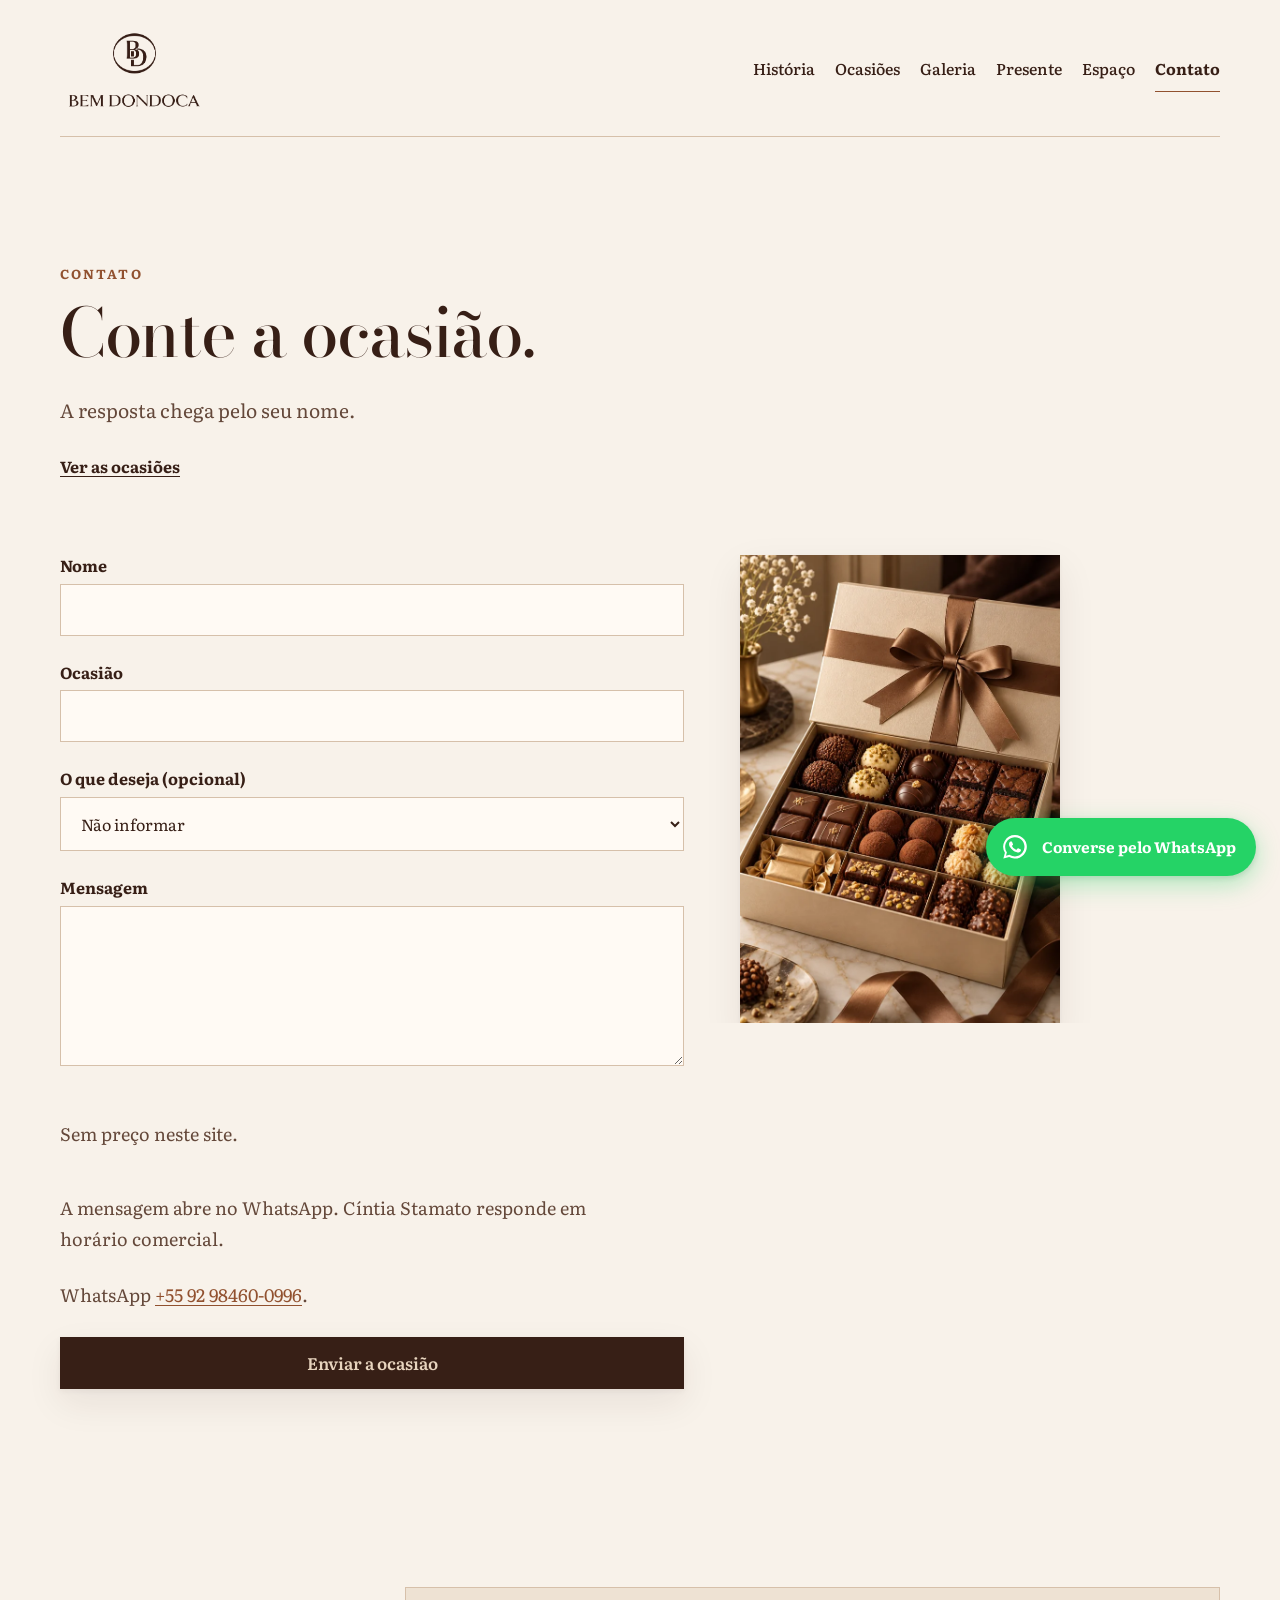
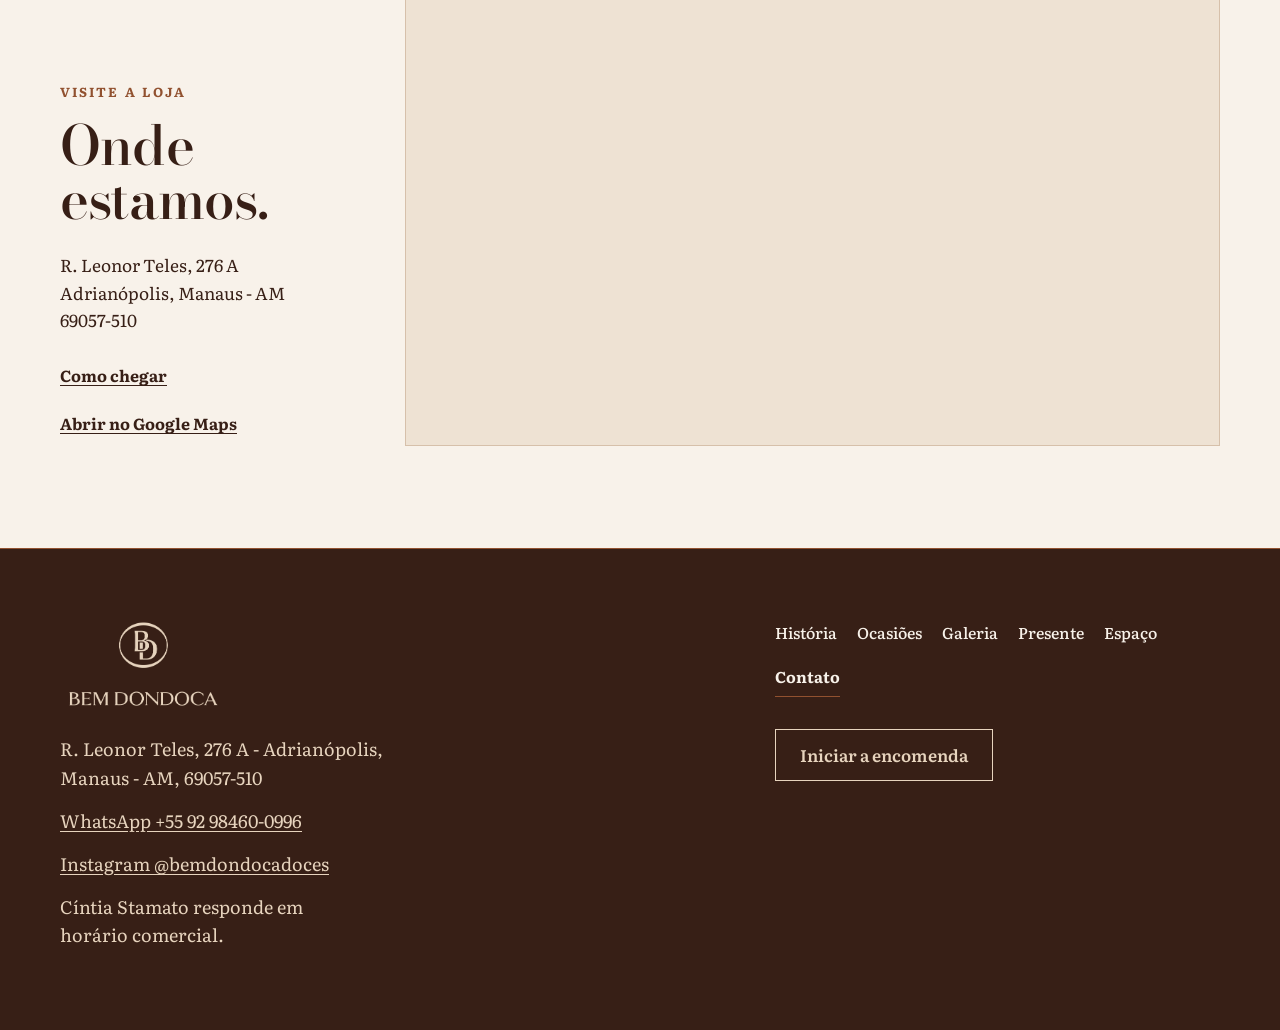
==== contato/index.html @ 9afb6cda "feat: site da Bem Dondoca Home com hero em HTML, ocasiões, vitrines de bolos e doces, galeria, conta" ====
<!DOCTYPE html>
<html lang="pt-BR">
<head>
  <meta charset="utf-8">
  <meta name="viewport" content="width=device-width, initial-scale=1">
  <title>Contato — Bem Dondoca</title>
  <meta name="description" content="Conte a ocasião. A mensagem abre no WhatsApp. Cíntia Stamato responde em horário comercial.">
  <link rel="preload" href="/assets/fonts/BodoniModa-Variable.woff2" as="font" type="font/woff2" crossorigin>
  <link rel="preload" href="/assets/fonts/Literata-latin-variable.woff2" as="font" type="font/woff2" crossorigin>
  <link rel="stylesheet" href="/assets/css/site.css">
  
</head>
<body>
  <a class="skip" href="#conteudo">Ir para o conteúdo</a>
  <header class="site-header wrap">
    <a class="logo" href="/">
      <img src="/assets/brand/logo-claro.png" alt="Bem Dondoca" width="126" height="72">
    </a>
    <button class="menu-toggle" type="button" aria-expanded="false" aria-controls="primary-navigation" aria-label="Abrir menu">
      <span></span><span></span><span></span>
    </button>
    <nav class="nav primary-nav" id="primary-navigation" aria-label="Navegação principal"><a href="/historia/">História</a><a href="/ocasioes/">Ocasiões</a><a href="/galeria/">Galeria</a><a href="/presente/">Presente</a><a href="/espaco/">Espaço</a><a href="/contato/" aria-current="page">Contato</a></nav>
  </header>
  <main id="conteudo">
    <header class="page-head wrap">
      <p class="kicker">Contato</p>
      <h1 class="page-title">Conte a ocasião.</h1>
      <p class="lede">A resposta chega pelo seu nome.</p>
      <p><a class="text-link" href="/ocasioes/">Ver as ocasiões</a></p>
    </header>
    <div class="contact-layout wrap">
    <aside class="contact-image">
      <img src="/assets/images/presente-caixa-premium.webp" alt="Caixa de presente sofisticada com doces artesanais" width="1024" height="1536">
      <p>Conte o momento. Nós cuidamos do gesto.</p>
    </aside>
    <form class="form" id="encomenda" data-encomenda action="#encomenda">
      <div>
        <label for="nome">Nome</label>
        <input id="nome" name="nome" type="text" autocomplete="name" aria-required="true" aria-invalid="false" aria-describedby="erro-nome">
        <p class="error" id="erro-nome" data-error="nome" role="alert" hidden>Falta o nome. A resposta precisa chegar à pessoa certa. Escreva nome e sobrenome.</p>
      </div>
      <div>
        <label for="ocasiao">Ocasião</label>
        <input id="ocasiao" name="ocasiao" type="text" autocomplete="off" aria-required="true" aria-invalid="false" aria-describedby="erro-ocasiao">
        <p class="error" id="erro-ocasiao" data-error="ocasiao" role="alert" hidden>Falta a ocasião. Ela é o assunto da encomenda. Escreva, por exemplo, aniversário ou casamento.</p>
      </div>
      <div>
        <label for="desejo">O que deseja (opcional)</label>
        <select id="desejo" name="desejo">
          <option value="">Não informar</option>
          <option>Bolo</option>
          <option>Doce</option>
          <option>Brownie</option>
          <option>Bem-casado</option>
          <option>Cupcake</option>
          <option>Presente</option>
        </select>
      </div>
      <div>
        <label for="mensagem">Mensagem</label>
        <textarea id="mensagem" name="mensagem" aria-required="true" aria-invalid="false" aria-describedby="erro-mensagem"></textarea>
        <p class="error" id="erro-mensagem" data-error="mensagem" role="alert" hidden>Falta a mensagem. Uma linha já serve.</p>
      </div>
      <p class="plain">Sem preço neste site.</p>
      <p class="note">A mensagem abre no WhatsApp. Cíntia Stamato responde em horário comercial.</p>
      <p class="note">WhatsApp <a href="https://wa.me/5592984600996" target="_blank" rel="noopener noreferrer">+55 92 98460-0996</a>.</p>
      <noscript>
        <p class="note">Sem o recurso do navegador, a mensagem não é montada aqui. O número continua o mesmo: +55 92 98460-0996.</p>
      </noscript>
      <button class="button" type="submit">Enviar a ocasião</button>
      <p class="fallback" data-fallback role="status" hidden>Se o WhatsApp não abriu, a mensagem está neste número: <a href="https://wa.me/5592984600996">+55 92 98460-0996</a>.</p>
    </form>
    </div>

    <section class="mapa wrap" aria-labelledby="mapa-titulo">
      <div class="mapa-info">
        <p class="kicker">Visite a loja</p>
        <h2 id="mapa-titulo">Onde estamos.</h2>
        <address class="mapa-endereco">R. Leonor Teles, 276 A<br>Adrianópolis, Manaus - AM<br>69057-510</address>
        <p class="mapa-links">
          <a class="text-link" href="https://www.google.com/maps/dir/?api=1&amp;destination=R.+Leonor+Teles%2C+276+A+-+Adrian%C3%B3polis%2C+Manaus+-+AM%2C+69057-510" target="_blank" rel="noopener noreferrer">Como chegar</a>
          <a class="text-link" href="https://www.google.com/maps/search/?api=1&amp;query=R.+Leonor+Teles%2C+276+A+-+Adrian%C3%B3polis%2C+Manaus+-+AM%2C+69057-510" target="_blank" rel="noopener noreferrer">Abrir no Google Maps</a>
        </p>
      </div>
      <div class="mapa-frame">
        <iframe src="https://www.google.com/maps?q=R.+Leonor+Teles%2C+276+A+-+Adrian%C3%B3polis%2C+Manaus+-+AM%2C+69057-510&amp;z=16&amp;output=embed" title="Mapa com a localização da Bem Dondoca na R. Leonor Teles, 276 A, Adrianópolis, Manaus" width="1160" height="480" loading="lazy" referrerpolicy="no-referrer-when-downgrade" allowfullscreen></iframe>
      </div>
    </section>
  </main>
  <footer class="site-footer">
    <div class="wrap footer-grid">
      <div>
        <a class="logo footer-logo" href="/">
          <img src="/assets/brand/logo-escuro.png" alt="Bem Dondoca" width="154" height="88">
        </a>
        <p class="footer-meta">R. Leonor Teles, 276 A - Adrianópolis, Manaus - AM, 69057-510</p>
        <p class="footer-meta"><a href="https://wa.me/5592984600996" target="_blank" rel="noopener noreferrer">WhatsApp +55 92 98460-0996</a></p>
        <p class="footer-meta"><a href="https://www.instagram.com/bemdondocadoces/" target="_blank" rel="noopener noreferrer">Instagram @bemdondocadoces</a></p>
        <p class="footer-meta">Cíntia Stamato responde em horário comercial.</p>
      </div>
      <div>
        <nav class="nav" aria-label="Seções no rodapé"><a href="/historia/">História</a><a href="/ocasioes/">Ocasiões</a><a href="/galeria/">Galeria</a><a href="/presente/">Presente</a><a href="/espaco/">Espaço</a><a href="/contato/" aria-current="page">Contato</a></nav>
        <p class="actions"><a class="button" href="/contato/">Iniciar a encomenda</a></p>
      </div>
    </div>
  </footer>
  <script src="/assets/js/site.js"></script>
</body>
</html>
---- assets/css/site.css ----
@font-face {
  font-family: "Bodoni Moda Display";
  src: url("/assets/fonts/BodoniModa-Variable.woff2") format("woff2");
  font-weight: 400 900;
  font-style: normal;
  font-display: swap;
}

@font-face {
  font-family: "Literata";
  src: url("/assets/fonts/Literata-latin-variable.woff2") format("woff2");
  font-weight: 400 900;
  font-style: normal;
  font-display: swap;
  unicode-range: U+0000-00FF, U+0131, U+0152-0153, U+02BB-02BC, U+02C6, U+02DA, U+02DC, U+0304, U+0308, U+0329, U+2000-206F, U+20AC, U+2122, U+2191, U+2193, U+2212, U+2215, U+FEFF, U+FFFD;
}

@font-face {
  font-family: "Literata";
  src: url("/assets/fonts/Literata-latin-ext-variable.woff2") format("woff2");
  font-weight: 400 900;
  font-style: normal;
  font-display: swap;
  unicode-range: U+0100-02BA, U+02BD-02C5, U+02C7-02CC, U+02CE-02D7, U+02DD-02FF, U+0304, U+0308, U+0329, U+1D00-1DBF, U+1E00-1E9F, U+1EF2-1EFF, U+2020, U+20A0-20AB, U+20AD-20C0, U+2113, U+2C60-2C7F, U+A720-A7FF;
}

:root {
  --paper: #f8f2ea;
  --paper-deep: #eee2d3;
  --ink: #371f16;
  --ink-soft: #64483a;
  --line: #d6c0aa;
  --champagne: #e7d4be;
  --accent: #91512f;
  --white: #fffaf4;
  --display-font: "Bodoni Moda Display", Georgia, "Times New Roman", serif;
  --display-weight: 460;
  --display-axes: "opsz" 36;
  --display-weight-md: 540;
  --display-axes-md: "opsz" 24;
  --body-font: "Literata", Georgia, "Times New Roman", serif;
  --ease: cubic-bezier(0.16, 1, 0.3, 1);
  --shadow: 0 14px 36px rgb(55 31 22 / 0.08), 0 2px 6px rgb(55 31 22 / 0.05);
  --display: clamp(3.45rem, 1.25rem + 7vw, 10.8rem);
  --section: clamp(2.35rem, 1.45rem + 2.7vw, 4.6rem);
  --body: clamp(1.0625rem, 1rem + 0.25vw, 1.125rem);
}

*, *::before, *::after { box-sizing: border-box; }
html { scroll-behavior: auto; background: var(--paper); }
body { margin: 0; background: var(--paper); color: var(--ink); font-family: var(--body-font); font-size: var(--body); font-weight: 400; font-kerning: normal; line-height: 1.7; font-optical-sizing: auto; text-rendering: optimizeLegibility; }
::selection { background: var(--ink); color: var(--champagne); }
img { max-width: 100%; height: auto; display: block; }
p, h1, h2, blockquote { text-wrap: pretty; }
h1, h2 { text-wrap: balance; }
a { color: var(--accent); text-underline-offset: .18em; }
a:visited { color: var(--accent); }
a:hover { color: var(--ink); }
a[href^="https://wa.me/"] { white-space: nowrap; }
:focus-visible { outline: 2px solid var(--accent); outline-offset: 4px; }

.skip { position: absolute; left: 16px; top: 8px; transform: translateY(-140%); z-index: 10; padding: 10px 16px; background: var(--ink); color: var(--champagne); }
.skip:focus { transform: none; }
.wrap { width: min(1160px, calc(100% - 40px)); margin-inline: auto; }

.site-header { display: flex; align-items: center; justify-content: space-between; gap: 24px 48px; padding: 24px 0 20px; border-bottom: 1px solid var(--line); }
.logo { display: block; padding: 8px; line-height: 0; text-decoration: none; }
.logo img { width: auto; height: 76px; }
.menu-toggle { display: none; }
.nav { display: flex; flex-wrap: wrap; justify-content: flex-end; gap: 4px 20px; }
.nav a, .nav a:visited { display: inline-flex; align-items: center; min-height: 44px; padding: 6px 0; color: var(--ink); font-size: .98rem; font-weight: 500; line-height: 1.3; text-decoration: none; border-bottom: 1px solid transparent; }
.nav a:hover, .nav a[aria-current="page"] { border-bottom-color: var(--accent); font-weight: 700; }

.display { max-width: 10ch; margin: 0; font-family: var(--display-font); font-size: var(--display); font-weight: 400; line-height: .98; letter-spacing: -.045em; }
.display .line { display: block; }
.name-tag { display: inline-block; margin-left: -.14em; padding: .02em .14em .1em; background: var(--champagne); color: var(--ink); box-shadow: inset 0 -.06em 0 rgb(55 31 22 / .08); }
.visually-hidden { position: absolute; width: 1px; height: 1px; padding: 0; margin: -1px; overflow: hidden; clip: rect(0, 0, 0, 0); white-space: nowrap; border: 0; }
/* Hero da home: cena fotográfica ao fundo, texto real por cima (proporção da arte original 1508x1043) */
.hero-scene { --scene-edge: #f2e3d1; --scene-top: #f6e8da; --scene-mid: #f0dfcd; --scene-low: #ead7c3; position: relative; container-type: inline-size; width: min(1160px, calc(100% - 40px)); min-height: calc(min(100vw - 40px, 1160px) * 1043 / 1508); margin-inline: auto; overflow: hidden; background: var(--scene-edge); isolation: isolate; }
.hero-scene-media img { position: absolute; inset: 0; z-index: -1; width: 100%; height: 100%; object-fit: cover; object-position: right center; }
.hero-scene-copy { width: 43cqi; margin-left: 8.6cqi; padding: 12.6cqi 0 6cqi; }
.hero-scene-title { margin: .6cqi 0 0; color: var(--ink); font-family: var(--display-font); font-size: 6.54cqi; font-weight: 520; font-optical-sizing: none; font-variation-settings: "opsz" 28; line-height: .95; letter-spacing: -.03em; text-wrap: nowrap; }
.hero-scene-title .line { display: block; }
.hero-scene-title .name { margin-top: .1em; }
.hero-scene .name-tag { margin-left: -.13em; padding: .03em .1em .1em .13em; background: rgb(231 212 190 / .78); box-shadow: none; }
.hero-scene-lede { max-width: 33cqi; margin: 2.3cqi 0 0; color: var(--ink-soft); font-size: max(1rem, 1.27cqi); line-height: 1.62; }
.hero-scene-lede p { margin: 0; }
.hero-scene-tagline { color: var(--ink); font-family: var(--display-font); font-size: max(1.4rem, 2.05cqi); font-weight: 560; font-optical-sizing: none; font-variation-settings: "opsz" 24; line-height: 1.15; letter-spacing: -.01em; }
.hero-scene-lede .hero-scene-body { margin-top: 1.1cqi; color: var(--ink); font-size: max(1.05rem, 1.36cqi); font-weight: 450; line-height: 1.6; }
.hero-scene-actions { display: flex; flex-wrap: wrap; align-items: center; gap: 12px 2.1cqi; margin-top: 2.6cqi; }
.hero-scene .hero-scene-order { gap: .9em; min-height: max(52px, 3.65cqi); padding-inline: max(24px, 1.8cqi); font-size: max(1rem, 1.18cqi); font-weight: 400; box-shadow: 0 10px 24px rgb(55 31 22 / .16); }
.hero-scene .hero-scene-order svg { flex: none; transition: transform 180ms var(--ease); }
.hero-scene-order:hover svg, .hero-scene-order:focus-visible svg { transform: translateX(3px); }
.hero-scene-link, .hero-scene-link:visited { display: inline-flex; align-items: center; min-height: 44px; color: var(--ink); font-size: max(1rem, 1.18cqi); text-decoration: underline; text-decoration-thickness: 1px; text-underline-offset: .28em; }
.hero-scene-link:hover { color: var(--accent); }
.feature-image figcaption { margin: 18px 0 0; max-width: 36ch; color: var(--ink-soft); font-size: .92rem; letter-spacing: 0; line-height: 1.4; }
.plain, .lede, .prose p, .note, .care { max-width: 65ch; }
.plain { color: var(--ink-soft); }

.actions { display: flex; flex-wrap: wrap; align-items: center; gap: 14px 24px; margin-top: 32px; }
.button { display: inline-flex; align-items: center; justify-content: center; min-width: 44px; min-height: 52px; padding: 13px 24px; border: 1px solid var(--ink); border-radius: 0; background: var(--ink); color: var(--champagne); font-family: var(--body-font); font-size: 1.05rem; font-weight: 600; line-height: 1.2; text-decoration: none; box-shadow: var(--shadow); cursor: pointer; transition: background-color 180ms ease, color 180ms ease, transform 180ms var(--ease); }
.button:visited, .button:hover, .button:focus-visible { color: var(--paper); }
.button:hover { background: var(--accent); border-color: var(--accent); transform: translateY(-2px); }
.text-link, .text-link:visited { display: inline-flex; align-items: center; min-height: 44px; color: var(--ink); font-size: 1rem; font-weight: 700; }

.band { padding: clamp(72px, 9vw, 128px) 0; border-top: 1px solid var(--line); }
.band + .band { padding-top: 0; border-top: 0; }
.pull { max-width: 15ch; margin: 0; font-family: var(--display-font); font-size: var(--section); font-weight: 400; line-height: 1.05; }
.kicker { margin: 0 0 18px; color: var(--accent); font-size: .82rem; font-weight: 700; letter-spacing: .16em; line-height: 1.3; text-transform: uppercase; }
.page-title { max-width: 15ch; margin: 0; font-family: var(--display-font); font-size: var(--section); font-weight: 400; line-height: 1.04; }
.cards { display: grid; grid-template-columns: repeat(3, 1fr); gap: 28px 32px; margin-top: 36px; }
.card { margin: 0; padding: 18px 0 0; border-top: 1px solid var(--accent); font-size: 1.12rem; line-height: 1.45; }

.brand-promise { overflow: hidden; background: var(--ink); color: var(--paper); }
.brand-promise-inner { display: grid; grid-template-columns: minmax(0, .95fr) minmax(0, 1.05fr); gap: clamp(32px, 6vw, 88px); align-items: center; padding-block: clamp(48px, 7vw, 96px); }
.brand-promise-image { position: relative; margin: 0; }
.brand-promise-image img { width: 100%; aspect-ratio: 4 / 3; object-fit: cover; object-position: 36% center; }
.brand-promise-image::after { content: ""; position: absolute; inset: 0; pointer-events: none; background: linear-gradient(90deg, transparent 68%, var(--ink) 100%); }
.brand-promise-copy .kicker { color: var(--champagne); }
.brand-promise-copy h2 { max-width: 15ch; margin: 0; font-family: var(--display-font); font-size: clamp(2.1rem, 3.3vw, 4.1rem); font-weight: 400; line-height: 1.14; letter-spacing: -.025em; }
.brand-promise-copy h2 span { display: block; }
.brand-promise-copy .promise-highlight { color: var(--champagne); }

.showcase { display: grid; grid-template-columns: minmax(260px, .7fr) minmax(0, 1.3fr); gap: clamp(32px, 8vw, 120px); align-items: center; padding: clamp(72px, 9vw, 128px) 0; border-top: 1px solid var(--line); }
.showcase-copy h2 { max-width: 11ch; margin: 0; font-family: var(--display-font); font-size: clamp(2.8rem, 1.8rem + 3vw, 5rem); font-weight: 400; line-height: 1.02; }
.showcase-copy p:not(.kicker) { max-width: 30ch; margin: 24px 0 0; color: var(--ink-soft); }
.showcase figure { margin: 0; }
.showcase img { width: 100%; aspect-ratio: 16 / 10; object-fit: cover; box-shadow: var(--shadow); }
.showcase img.personalized-cake { aspect-ratio: 1; object-position: center; }
.showcase-copy .text-link { margin-top: 28px; }
.showcase figcaption { margin-top: 18px; max-width: 36ch; color: var(--ink-soft); font-size: .92rem; line-height: 1.4; }

.plan { display: grid; grid-template-columns: minmax(0, 1.3fr) minmax(250px, .7fr); gap: clamp(32px, 7vw, 112px); align-items: start; }
.steps { display: grid; gap: 24px; margin: 0; padding: 0; list-style: none; }
.steps li { display: grid; grid-template-columns: 54px 1fr; gap: 16px; align-items: baseline; max-width: 65ch; }
.num { color: var(--accent); font-family: var(--display-font); font-size: clamp(2rem, 1.4rem + 2vw, 3.5rem); line-height: 1; }
.agreement { max-width: 30ch; padding-top: 16px; border-top: 1px solid var(--accent); }
.agreement p { margin: 0 0 16px; }

.close { padding: clamp(72px, 10vw, 128px) 0; background: var(--ink); color: var(--paper); }
.close .page-title, .close .signature { color: var(--paper); }
.close-kicker { color: var(--champagne); }
.slogan { max-width: 14ch; font-size: clamp(2.8rem, 1.8rem + 4.2vw, 6.8rem); letter-spacing: -.03em; }
.close-intro { max-width: 42ch; margin: 28px 0 0; color: var(--champagne); font-size: 1.12rem; line-height: 1.6; }

.page-head { padding: clamp(72px, 10vw, 128px) 0 48px; }
.page-head .lede { max-width: 44em; margin: 28px 0 0; font-size: 1.18rem; }
.page-head .care { margin: 12px 0 0; color: var(--ink-soft); }
.prose { max-width: 1160px; padding: 36px 0 112px; }
.prose p { max-width: 60ch; margin: 0 0 24px; font-size: 1.16rem; }
.quote { max-width: 25ch; margin: 8px 0 96px; padding: 32px 0 0; border-top: 1px solid var(--accent); font-family: var(--display-font); font-size: clamp(1.9rem, 1.2rem + 1.8vw, 3.15rem); line-height: 1.08; }
.quote p { font-size: inherit; line-height: inherit; }
.feature-image { margin-top: 8px; margin-bottom: 72px; }
.feature-image img { width: 100%; object-fit: cover; box-shadow: var(--shadow); }
.feature-image-wide img { aspect-ratio: 16 / 8; }
.feature-image-portrait { max-width: 440px; margin-left: 0; margin-top: 56px; }
.feature-image-portrait img { aspect-ratio: 2 / 3; }
.models { padding-bottom: 28px; }
.models-head { display: grid; grid-template-columns: minmax(220px, .8fr) minmax(0, 1fr); gap: 24px 64px; align-items: end; margin-bottom: 32px; }
.models-head h2 { margin: 0; max-width: 8ch; font-family: var(--display-font); font-size: clamp(2.7rem, 1.5rem + 3.2vw, 4.8rem); font-weight: 400; line-height: .98; }
.models-note { margin: 0; max-width: 34ch; color: var(--ink-soft); }
.models-grid { display: grid; grid-template-columns: 1fr 1fr; gap: 48px 28px; align-items: end; }
.model { display: flex; flex-direction: column; align-items: flex-start; margin: 0; }
.model img { width: 100%; height: auto; object-fit: cover; border: 1px solid var(--line); box-shadow: var(--shadow); }
.model figcaption { margin: 18px 0 0; max-width: 28ch; color: var(--ink-soft); font-size: .95rem; letter-spacing: 0; line-height: 1.35; }
.models .actions { margin-top: 36px; }
.atelier { display: grid; grid-template-columns: minmax(260px, .72fr) minmax(0, 1.28fr); gap: 36px 48px; align-items: start; padding-top: clamp(40px, 5vw, 72px); padding-bottom: 12px; }
.atelier .page-head { position: sticky; top: 28px; padding: 0; }
.atelier .page-title { max-width: 12ch; font-size: clamp(2.5rem, 1.5rem + 2vw, 3.7rem); }
.atelier .page-head .lede { margin-top: 22px; font-size: 1.08rem; }
.atelier .models-head { grid-template-columns: 1fr; gap: 12px; margin-bottom: 22px; }
.atelier .models-head h2 { max-width: 12ch; font-size: clamp(2rem, 1.3rem + 1.4vw, 2.7rem); }
.occasion { display: grid; grid-template-columns: 1fr auto; align-items: center; gap: 24px; padding: 30px 0; border-top: 1px solid var(--line); }
.occasion h2 { margin: 0; font-family: var(--display-font); font-size: clamp(2rem, 1.4rem + 2vw, 3.2rem); font-weight: 400; letter-spacing: -.03em; line-height: 1.08; }
.occasion .actions { margin-top: 0; }
.address { max-width: 36ch; margin: 40px 0 0; padding-top: 20px; border-top: 1px solid var(--line); font-style: normal; }

.story { display: grid; grid-template-columns: minmax(280px, .96fr) minmax(260px, .84fr); gap: 28px 64px; align-items: start; padding-top: clamp(56px, 8vw, 104px); padding-bottom: 80px; }
.story .page-head { padding: 0; }
.story .page-title { max-width: 12ch; }
.story .prose { max-width: none; padding: 8px 0 0; }
.story .prose p { max-width: 38ch; }
.story .feature-image, .story .feature-image-portrait { max-width: none; margin: 0; }
.story .address { margin-top: 28px; }
.story:has(+ .still) { padding-bottom: clamp(36px, 5vw, 64px); }
.still { width: min(1212px, 100%); margin: 0 auto clamp(64px, 8vw, 104px); }
.still img { display: block; width: 100%; height: auto; }

.contact-layout { display: grid; grid-template-columns: minmax(0, 39rem) minmax(240px, 320px); gap: 40px 56px; align-items: start; padding-bottom: 96px; }
.contact-layout .contact-image { order: 2; float: none; width: auto; margin: 0; position: sticky; top: 28px; }
.contact-layout .form { order: 1; max-width: none; padding-bottom: 0; }

.site-footer { padding: 64px 0 80px; background: var(--ink); color: var(--paper); border-top: 1px solid var(--accent); }
.site-footer a, .site-footer a:visited { color: var(--champagne); }
.site-footer .logo { margin-bottom: 20px; }
.site-footer .nav a, .site-footer .nav a:visited { color: var(--paper); }
.close .button, .close .button:visited, .site-footer .button, .site-footer .button:visited { border-color: var(--champagne); background: transparent; color: var(--champagne); box-shadow: none; }
.close .button:hover, .close .button:focus-visible, .site-footer .button:hover, .site-footer .button:focus-visible { border-color: var(--champagne); background: var(--champagne); color: var(--ink); outline-color: var(--champagne); }
.footer-grid { display: grid; grid-template-columns: 1.2fr .8fr; gap: 48px; }
.footer-logo img { height: 86px; }
.site-footer .nav { justify-content: flex-start; }
.footer-meta { max-width: 36ch; margin: 14px 0 0; color: var(--champagne); line-height: 1.6; }

.whatsapp-float, .whatsapp-float:visited { position: fixed; z-index: 20; right: max(24px, env(safe-area-inset-right)); bottom: max(24px, env(safe-area-inset-bottom)); display: inline-flex; align-items: center; gap: 12px; min-height: 58px; padding: 10px 20px 10px 14px; border: 0; border-radius: 999px; background: #25d366; color: #fff; font-size: .95rem; font-weight: 700; line-height: 1.2; text-decoration: none; box-shadow: 0 8px 24px rgb(37 211 102 / .35), 0 2px 6px rgb(0 0 0 / .12); transition: transform 180ms var(--ease), background-color 180ms ease, box-shadow 180ms ease; }
.whatsapp-float svg { width: 30px; height: 30px; flex: 0 0 auto; fill: #fff; }
.whatsapp-float:hover { transform: translateY(-3px); background: #1ebe5a; color: #fff; box-shadow: 0 12px 32px rgb(55 31 22 / .3); }
.whatsapp-float:focus-visible { outline-offset: 5px; }

.form { display: grid; gap: 26px; max-width: 39rem; padding-bottom: 112px; }
.contact-image { float: right; width: min(31%, 300px); margin: 0 0 56px 8%; }
.contact-image img { width: 100%; aspect-ratio: 2 / 3; object-fit: cover; box-shadow: var(--shadow); }
.contact-image p { margin: 14px 0 0; color: var(--ink-soft); font-size: 1.15rem; line-height: 1.15; }
.form label { display: block; margin-bottom: 8px; font-size: 1rem; font-weight: 700; line-height: 1.3; }
.form input, .form select, .form textarea { width: 100%; min-height: 52px; padding: 13px 16px; border: 1px solid var(--line); border-radius: 0; background: var(--white); color: var(--ink); font: inherit; font-size: 1rem; line-height: 1.3; transition: border-color 180ms ease, background-color 180ms ease; }
.form input:hover, .form select:hover, .form textarea:hover { border-color: var(--accent); background: var(--paper); }
.form textarea { min-height: 10rem; resize: vertical; }
.form input:focus, .form select:focus, .form textarea:focus { outline: 2px solid var(--accent); outline-offset: 3px; }
.error { margin: 8px 0 0; max-width: 65ch; color: var(--ink); font-weight: 700; }
.note { margin: 0; color: var(--ink-soft); }
.fallback { margin: 0; padding: 16px; max-width: 65ch; background: var(--paper-deep); }

/* Bodoni com hairlines firmes: mesmo tratamento do hero em todos os títulos */
.display, .page-title, .pull, .models-head h2, .showcase-copy h2, .brand-promise-copy h2, .occasion h2, .quote, .num { font-weight: var(--display-weight); font-optical-sizing: none; font-variation-settings: var(--display-axes); }
/* Títulos médios (~2–4rem): peso maior e tamanho óptico menor para não afinar */
.pull, .band .page-title, .close .page-title, .models-head h2, .brand-promise-copy h2, .occasion h2, .quote { font-weight: var(--display-weight-md); font-variation-settings: var(--display-axes-md); }
.page-head .page-title { max-width: 13ch; font-size: clamp(2.6rem, 1.5rem + 3.4vw, 5.2rem); line-height: .98; letter-spacing: -.02em; }
.page-head .lede { max-width: 40ch; color: var(--ink-soft); font-size: clamp(1.0625rem, 1rem + .3vw, 1.2rem); line-height: 1.7; }
.page-head .lede strong { color: var(--ink); font-weight: 650; }
.page-head .actions { margin-top: clamp(28px, 3vw, 40px); }
.prose p { line-height: 1.7; }
.atelier .page-head .page-title { max-width: 12ch; font-size: clamp(2.5rem, 1.4rem + 2.2vw, 3.9rem); }
.story:has(.feature-image-portrait) { align-items: center; }
.story .feature-image-portrait img { max-height: calc(100svh - 137px - 96px); object-fit: cover; }

/* Hero deitado abaixo de 1081px (tablet e celular na horizontal): mantém a cena lado a lado, com texto mais largo */
@media (max-width: 1080px) and (orientation: landscape) and (min-width: 701px) {
  .hero-scene::before { content: ""; position: absolute; inset: 0; z-index: -1; background: linear-gradient(90deg, color-mix(in srgb, var(--scene-top) 72%, transparent) 0%, color-mix(in srgb, var(--scene-top) 40%, transparent) 38%, transparent 56%); }
  .hero-scene-copy { width: 46cqi; margin-left: 6cqi; padding: 7cqi 0 5cqi; }
  .hero-scene-title { font-size: 6.2cqi; }
  .hero-scene-lede { max-width: 41cqi; margin-top: 2cqi; line-height: 1.55; }
  .hero-scene-actions { margin-top: 2.4cqi; }
}

/* Celular deitado (tela baixa): título menor para caber título, texto e botões sem rolar tanto */
@media (max-width: 1080px) and (orientation: landscape) and (min-width: 701px) and (max-height: 520px) {
  .hero-scene-copy { padding-top: 4cqi; }
  .hero-scene-title { font-size: 5cqi; }
  .hero-scene-lede { font-size: 1rem; line-height: 1.5; }
}

/* Hero empilhado (retrato até 1080px e qualquer tela até 700px): bolo como marca-d'água atrás do texto */
@media (max-width: 1080px) and (orientation: portrait), (max-width: 700px) {
  .hero-scene { display: block; width: 100%; min-height: min(68svh, 760px); background: linear-gradient(180deg, var(--scene-top) 0%, var(--scene-top) 70%, var(--paper) 100%); }
  .hero-scene::after { content: ""; position: absolute; inset: 0; z-index: -1; pointer-events: none; background:
      linear-gradient(180deg, color-mix(in srgb, var(--scene-top) 90%, transparent) 0%, color-mix(in srgb, var(--scene-top) 78%, transparent) 46%, color-mix(in srgb, var(--scene-mid) 56%, transparent) 100%); }
  .hero-scene-copy { position: relative; width: min(100% - 40px, 1160px); margin: 0 auto; padding: clamp(40px, 9vw, 64px) 0 clamp(64px, 14vw, 112px); }
  .hero-scene-title { font-size: min(calc((100vw - 40px) / 8.4), 4rem); line-height: .96; }
  .hero-scene-title .line:nth-child(2), .hero-scene-title .line:nth-child(3) { display: inline-block; }
  .hero-scene-title .name { margin-top: .1em; }
  .hero-scene .name-tag { background: color-mix(in srgb, var(--champagne) 86%, transparent); }
  .hero-scene-lede { max-width: 36ch; margin-top: 24px; color: var(--ink); }
  .hero-scene-lede .hero-scene-body { margin-top: 8px; color: var(--ink-soft); font-size: clamp(1rem, .96rem + .2vw, 1.0625rem); font-weight: 400; line-height: 1.65; }
  .hero-scene-tagline { font-size: clamp(1.25rem, 1.1rem + .8vw, 1.6rem); font-weight: 520; line-height: 1.2; }
  .hero-scene-actions { flex-direction: row; flex-wrap: wrap; align-items: center; gap: 12px 24px; margin-top: 32px; }
  .hero-scene .hero-scene-order { width: auto; min-height: 48px; padding-inline: 22px; font-size: 1rem; }
  .hero-scene-link, .hero-scene-link:visited { min-height: 44px; font-size: 1rem; }
  .hero-scene-media img { position: absolute; inset: 0; z-index: -2; width: 100%; height: 100%; object-fit: cover; object-position: 58% 62%; filter: saturate(.85); -webkit-mask-image: linear-gradient(180deg, #000 72%, transparent 100%); mask-image: linear-gradient(180deg, #000 72%, transparent 100%); }
}
/* Tablet em pé: foto larga, bolo à direita atrás do texto */
@media (min-width: 560px) and (max-width: 1080px) and (orientation: portrait) {
  .hero-scene-lede { max-width: 44ch; }
  .hero-scene-media img { object-position: 78% 60%; }
}
@media (max-width: 800px) {
  .hero-scene-copy { width: min(100% - 32px, 640px); }
}

/* Mapa da loja, antes do rodapé */
.mapa { display: grid; grid-template-columns: minmax(240px, .36fr) minmax(0, 1fr); gap: clamp(28px, 4vw, 56px); align-items: end; padding-block: clamp(64px, 8vw, 112px); }
.mapa-info h2 { margin: 0; font-family: var(--display-font); font-size: clamp(2.4rem, 1.5rem + 2.4vw, 4rem); font-weight: var(--display-weight-md); font-optical-sizing: none; font-variation-settings: var(--display-axes-md); line-height: 1; letter-spacing: -.015em; }
.mapa-endereco { margin: 24px 0 0; color: var(--ink); font-style: normal; font-size: 1.08rem; line-height: 1.6; }
.mapa-links { display: flex; flex-wrap: wrap; gap: 4px 24px; margin: 20px 0 0; }
.mapa-frame { position: relative; aspect-ratio: 16 / 9; border: 1px solid var(--line); background: var(--paper-deep); }
.mapa-frame iframe { position: absolute; inset: 0; width: 100%; height: 100%; border: 0; filter: saturate(.75) sepia(.12); }
@media (max-width: 800px) {
  .mapa { grid-template-columns: 1fr; align-items: start; }
  .mapa-frame { aspect-ratio: 4 / 3; }
}

@media (prefers-reduced-motion: no-preference) {
  .hero-scene-media img { animation: settle 900ms var(--ease) both; }
  .motion .hero-scene-title .line { animation: rise 800ms var(--ease) both; }
  .motion .hero-scene-title .line:nth-child(2) { animation-delay: 90ms; }
  .motion .hero-scene-title .line:nth-child(3) { animation-delay: 180ms; }
  .motion .hero-scene-title .line:nth-child(4) { animation-delay: 270ms; }
}
@keyframes settle { from { opacity: 0; transform: translateY(14px); } to { opacity: 1; transform: none; } }
@keyframes rise { from { opacity: 0; transform: translateY(.35em); } to { opacity: 1; transform: none; } }

@media (max-width: 800px) {
  .wrap { width: min(100% - 32px, 640px); }
  .site-header { position: relative; align-items: center; flex-direction: row; flex-wrap: wrap; justify-content: space-between; gap: 12px 16px; padding: 12px 0; }
  .site-header > .logo { padding: 4px; }
  .site-header > .logo img { height: 60px; }
  .menu-toggle { display: grid; width: 48px; height: 48px; place-content: center; gap: 6px; padding: 10px; border: 1px solid var(--line); background: transparent; color: var(--ink); cursor: pointer; }
  .menu-toggle span { display: block; width: 24px; height: 2px; background: currentColor; transition: transform 180ms ease, opacity 180ms ease; }
  .site-header.menu-open .menu-toggle span:first-child { transform: translateY(8px) rotate(45deg); }
  .site-header.menu-open .menu-toggle span:nth-child(2) { opacity: 0; }
  .site-header.menu-open .menu-toggle span:last-child { transform: translateY(-8px) rotate(-45deg); }
  .site-header > .primary-nav { display: none; width: 100%; flex-direction: column; align-items: stretch; gap: 0; padding: 8px 0 4px; border-top: 1px solid var(--line); }
  .site-header.menu-open > .primary-nav { display: flex; }
  .site-header > .primary-nav a, .site-header > .primary-nav a:visited { min-height: 48px; justify-content: flex-start; padding: 8px 4px; border-bottom-color: var(--line); font-size: 1.05rem; }
  .site-header > .primary-nav a:last-child { border-bottom: 0; }
  .display { max-width: 9.5ch; }
  .cards, .plan, .footer-grid, .showcase { grid-template-columns: 1fr; }
  .brand-promise-inner { grid-template-columns: 1fr; gap: 32px; padding-block: 48px; }
  .brand-promise-image img { aspect-ratio: 4 / 3; }
  .brand-promise-image::after { background: linear-gradient(180deg, transparent 72%, var(--ink) 100%); }
  .brand-promise-copy h2 { max-width: 20ch; font-size: clamp(2rem, 8vw, 3.4rem); }
  .card { min-height: auto; }
  .showcase-copy h2 { max-width: 12ch; }
  .occasion { grid-template-columns: 1fr; align-items: start; }
  .occasion .actions { margin-top: 4px; }
  .feature-image-wide img { aspect-ratio: 4 / 3; }
  .models-head, .models-grid, .atelier { grid-template-columns: 1fr; }
  .models-head { gap: 16px; }
  .models-grid { gap: 36px; }
  .atelier { gap: 32px; padding-top: 36px; }
  .atelier .page-head { position: static; }
  .contact-image { float: none; width: min(100%, 360px); margin: 0 0 48px; }
  .story .feature-image-portrait img { max-height: none; aspect-ratio: 4 / 5; }
  .page-head .lede { max-width: none; }
  .story { grid-template-columns: 1fr; gap: 12px; padding-top: 40px; padding-bottom: 56px; }
  .contact-layout { grid-template-columns: 1fr; gap: 28px; padding-bottom: 72px; }
  .contact-layout .contact-image, .contact-layout .form { order: 0; }
  .contact-layout .contact-image { position: static; width: min(100%, 420px); }
  .whatsapp-float, .whatsapp-float:visited { right: max(16px, env(safe-area-inset-right)); bottom: max(16px, env(safe-area-inset-bottom)); width: 60px; height: 60px; justify-content: center; padding: 0; }
  .whatsapp-float svg { width: 32px; height: 32px; }
  .whatsapp-float span { position: absolute; width: 1px; height: 1px; padding: 0; margin: -1px; overflow: hidden; clip: rect(0, 0, 0, 0); white-space: nowrap; border: 0; }
}

@media (max-width: 420px) {
  .wrap { width: calc(100% - 32px); }
  .logo img { height: 64px; }
  .button { width: 100%; }
  .actions { align-items: stretch; }
  .text-link { justify-content: flex-start; }
}

@media (prefers-reduced-motion: reduce) {
  html { scroll-behavior: auto; }
  .hero-scene-media img, .motion .hero-scene-title .line { animation: none; }
  .hero-scene-order svg { transition: none; }
  .button, .form input, .form select, .form textarea { transition: none; }
  .whatsapp-float { transition: none; }
}

/* Vitrine da home: Bolos e Doces */
.vitrine { padding: clamp(56px, 7vw, 104px) 0 0; }
.vitrine--doces { padding-bottom: clamp(72px, 9vw, 128px); }
.vitrine-head { display: grid; grid-template-columns: minmax(0, 1fr) auto; align-items: end; gap: 0 32px; margin-bottom: clamp(28px, 3.4vw, 44px); }
.vitrine-head .kicker { grid-column: 1; }
.vitrine-head h2 { grid-column: 1; margin: 0; font-family: var(--display-font); font-size: clamp(2.5rem, 1.5rem + 2.8vw, 4.4rem); font-weight: var(--display-weight-md); font-optical-sizing: none; font-variation-settings: var(--display-axes-md); line-height: 1; letter-spacing: -.015em; }
.vitrine-link { grid-column: 2; grid-row: 2; padding-bottom: .2em; text-decoration-thickness: 1px; }
.vitrine-link:hover { color: var(--accent); }
.vitrine-grid { display: grid; grid-template-columns: repeat(3, minmax(0, 1fr)); gap: clamp(20px, 2.6vw, 36px); align-items: start; }
.vitrine-item { margin: 0; }
.vitrine-item img { width: 100%; height: auto; aspect-ratio: 4 / 5; object-fit: cover; background: var(--paper-deep); box-shadow: 0 0 0 6px var(--white), 0 0 0 7px var(--line), 0 16px 32px rgb(55 31 22 / .12); }
.vitrine-grid { padding: 7px; }
.vitrine-item figcaption { margin: 14px 0 0; max-width: none; padding-top: 12px; border-top: 1px solid var(--line); color: var(--ink-soft); font-size: .95rem; line-height: 1.4; }

/* Tablet: 3 colunas mais justas; celular (até 560px): 1 + 2 */
@media (max-width: 800px) {
  .vitrine-head, .vitrine--doces .vitrine-head { grid-template-columns: 1fr; text-align: left; }
  .vitrine-head .kicker, .vitrine-head h2, .vitrine-link, .vitrine--doces .vitrine-head .kicker, .vitrine--doces .vitrine-head h2, .vitrine--doces .vitrine-link { grid-column: 1; grid-row: auto; }
  .vitrine-link { justify-self: start; margin-top: 10px; }
  .vitrine-grid { gap: 24px 18px; }
}
@media (max-width: 560px) {
  .vitrine-grid { grid-template-columns: repeat(2, minmax(0, 1fr)); gap: 28px 16px; }
  /* 1 + 2: a primeira foto ocupa a largura toda, em formato mais baixo */
  .vitrine-item:first-child { grid-column: 1 / -1; }
  .vitrine-item:first-child img { aspect-ratio: 5 / 4; object-position: center 40%; }
  .vitrine--bolos .vitrine-item:first-child img { object-position: center 8%; }
  .vitrine-item img { box-shadow: 0 0 0 4px var(--white), 0 0 0 5px var(--line), 0 10px 22px rgb(55 31 22 / .12); }
  .vitrine-item figcaption { margin-top: 10px; padding-top: 8px; font-size: .86rem; }
}

/* Marca d'água da seção Doces. Opacidade não altera a cor do arquivo. */
.vitrine--doces { position: relative; }
.vitrine--doces .vitrine-head,
.vitrine--doces .vitrine-grid { position: relative; z-index: 1; }
img.marca-dagua {
  position: absolute;
  z-index: 0;
  top: auto;
  right: auto;
  bottom: 16px;
  left: 0;
  width: auto;
  max-width: none;
  height: 96px;
  aspect-ratio: auto;
  object-fit: contain;
  opacity: .26;
  margin: 0;
  box-shadow: none;
  background: transparent;
  transform: none;
  pointer-events: none;
  user-select: none;
}
@media (min-width: 801px) and (max-width: 1399px) {
  .vitrine--doces { padding-bottom: 128px; }
}
@media (max-width: 800px) {
  .vitrine--doces { padding-top: 118px; }
  img.marca-dagua { top: 18px; right: 0; bottom: auto; left: auto; height: 86px; opacity: .3; }
}
@media (min-width: 1400px) {
  img.marca-dagua {
    top: 46%;
    right: auto;
    bottom: auto;
    left: calc(100% + 18px);
    height: 240px;
    opacity: .2;
    transform: translateY(-50%);
  }
}

/* ===== Repaginada da home (abaixo do hero) ===== */

/* Ocasiões: trilho de fotos, cada cartão abre o pedido já com a ocasião */
.ocasioes { padding-top: clamp(56px, 7vw, 104px); }
.ocasioes-head { display: flex; flex-wrap: wrap; align-items: end; justify-content: space-between; gap: 12px 40px; margin-bottom: clamp(24px, 3vw, 40px); }
.ocasioes-head h2 { margin: 0; font-family: var(--display-font); font-size: clamp(2.3rem, 1.4rem + 2.6vw, 3.9rem); font-weight: var(--display-weight-md); font-optical-sizing: none; font-variation-settings: var(--display-axes-md); line-height: 1.02; letter-spacing: -.015em; }
.ocasioes-head p { max-width: 32ch; margin: 0; color: var(--ink-soft); }
.ocasioes-rail { display: grid; grid-template-columns: repeat(5, minmax(0, 1fr)); gap: clamp(12px, 1.4vw, 20px); margin-block: 0; padding: 0; list-style: none; }
.ocasiao-card, .ocasiao-card:visited { position: relative; display: block; overflow: hidden; aspect-ratio: 3 / 4; background: var(--ink); color: var(--white); text-decoration: none; isolation: isolate; }
.ocasiao-card img { position: absolute; inset: 0; z-index: -2; width: 100%; height: 100%; object-fit: cover; transition: transform 700ms var(--ease); }
.ocasiao-card::after { content: ""; position: absolute; inset: 0; z-index: -1; background: linear-gradient(180deg, transparent 42%, rgb(55 31 22 / .5) 66%, rgb(55 31 22 / .9) 100%); }
.ocasiao-nome { position: absolute; right: 16px; bottom: 44px; left: 16px; font-family: var(--display-font); font-size: clamp(1.3rem, 1.1rem + .5vw, 1.6rem); font-weight: var(--display-weight-md); font-optical-sizing: none; font-variation-settings: var(--display-axes-md); line-height: 1.08; text-wrap: balance; }
.ocasiao-acao { position: absolute; bottom: 16px; left: 16px; color: var(--champagne); font-size: .88rem; font-weight: 600; text-decoration: underline; text-decoration-thickness: 1px; text-underline-offset: .3em; }
.ocasiao-card:hover { color: var(--white); }
.ocasiao-card:hover img, .ocasiao-card:focus-visible img { transform: scale(1.05); }
.ocasiao-card:focus-visible { outline-offset: 3px; }

/* A encomenda: foto do ateliê + três passos */
.encomenda { display: grid; grid-template-columns: minmax(0, 1fr) minmax(0, 1fr); gap: clamp(32px, 6vw, 96px); align-items: center; padding-block: clamp(72px, 9vw, 128px); }
.encomenda-foto { margin: 0; padding: 7px; }
.encomenda-foto img { width: 100%; aspect-ratio: 1; object-fit: cover; object-position: 48% center; box-shadow: 0 0 0 6px var(--white), 0 0 0 7px var(--line), 0 20px 40px rgb(55 31 22 / .14); }
.encomenda-copy h2 { max-width: 14ch; margin: 0; font-family: var(--display-font); font-size: clamp(2.2rem, 1.4rem + 2.2vw, 3.6rem); font-weight: var(--display-weight-md); font-optical-sizing: none; font-variation-settings: var(--display-axes-md); line-height: 1.04; letter-spacing: -.015em; }
.encomenda .steps { gap: 0; margin-top: 32px; }
.encomenda .steps li { grid-template-columns: 48px 1fr; gap: 12px; padding: 18px 0; border-top: 1px solid var(--line); }
.encomenda .steps li:last-child { border-bottom: 1px solid var(--line); }
.encomenda .steps .num { font-size: 2.2rem; }
.encomenda .steps p { margin: 0; color: var(--ink-soft); line-height: 1.55; }
.encomenda .steps strong { display: block; margin-bottom: 2px; color: var(--ink); font-weight: 650; }
.button-whatsapp { gap: .6em; }
.wa-icon { flex: none; width: 22px; height: 22px; fill: currentColor; }

/* Mostra: três bolos em escada, chamando para a galeria */
.mostra { background: var(--paper-deep); }
.mostra-inner { display: grid; grid-template-columns: minmax(240px, .8fr) minmax(0, 1.4fr); gap: clamp(32px, 6vw, 88px); align-items: center; padding-block: clamp(72px, 9vw, 128px); }
.mostra-copy h2 { max-width: 11ch; margin: 0; font-family: var(--display-font); font-size: clamp(2.3rem, 1.4rem + 2.6vw, 4.2rem); font-weight: var(--display-weight-md); font-optical-sizing: none; font-variation-settings: var(--display-axes-md); line-height: 1.02; letter-spacing: -.015em; }
.mostra-copy p:not(.kicker) { max-width: 32ch; margin: 20px 0 0; color: var(--ink-soft); }
.mostra-copy .text-link { margin-top: 20px; }
.mostra-fotos { display: grid; grid-template-columns: repeat(3, minmax(0, 1fr)); gap: clamp(14px, 1.8vw, 24px); align-items: start; margin: 0; padding: 7px; list-style: none; }
.mostra-fotos li:nth-child(2) { margin-top: clamp(32px, 5vw, 72px); }
.mostra-fotos li:nth-child(3) { margin-top: clamp(16px, 2.5vw, 36px); }
.mostra-fotos img { width: 100%; aspect-ratio: 3 / 4; object-fit: cover; background: var(--paper); box-shadow: 0 0 0 6px var(--white), 0 0 0 7px var(--line), 0 16px 32px rgb(55 31 22 / .12); }

/* Chamada final */
.close-inner { display: grid; grid-template-columns: minmax(0, 1fr) auto; align-items: end; gap: 32px 64px; }
.close-actions { flex-direction: column; align-items: stretch; margin-top: 0; }
.close .button-whatsapp, .close .button-whatsapp:visited { border-color: var(--champagne); background: var(--champagne); color: var(--ink); }
.close .button-whatsapp:hover, .close .button-whatsapp:focus-visible { border-color: var(--white); background: var(--white); color: var(--ink); }

/* Mapa: texto de origem da casa */
.mapa-desde { max-width: 34ch; margin: 16px 0 0; color: var(--ink-soft); line-height: 1.6; }

/* Rodapé mais organizado */
.site-footer .nav a, .site-footer .nav a:visited { min-height: 40px; }

/* WhatsApp flutuante: entra uma vez, depois fica parado */
@media (prefers-reduced-motion: no-preference) {
  .whatsapp-float { animation: wa-in 600ms var(--ease) 900ms both; }
}
@keyframes wa-in { from { opacity: 0; transform: translateY(16px) scale(.9); } to { opacity: 1; transform: none; } }

/* Trilhos com rolagem lateral: ocasiões até 900px, mostra até 700px */
@media (max-width: 1100px) {
  .mostra-inner { grid-template-columns: 1fr; gap: 32px; }
  .mostra-copy h2 { max-width: 16ch; }
  .mostra-fotos { max-width: 760px; }
}
@media (max-width: 900px) {
  .ocasioes-rail { display: grid; grid-auto-flow: column; grid-template-columns: none; grid-auto-columns: minmax(180px, 40%); width: 100%; overflow-x: auto; overscroll-behavior-x: contain; scroll-snap-type: x mandatory; padding-inline: max(20px, (100% - 1160px) / 2); scroll-padding-inline: max(20px, (100% - 1160px) / 2); padding-bottom: 8px; scrollbar-width: none; }
  .ocasioes-rail::-webkit-scrollbar, .mostra-fotos::-webkit-scrollbar { display: none; }
  .ocasioes-rail > li, .mostra-fotos > li { scroll-snap-align: start; }
  .mapa { grid-template-columns: 1fr; align-items: start; }
  .mapa-frame { aspect-ratio: 4 / 3; }
  .encomenda { grid-template-columns: 1fr; gap: 32px; }
  .encomenda-foto img { aspect-ratio: 4 / 3; }
  .close-inner { grid-template-columns: 1fr; }
  .close-actions { align-items: flex-start; }
}
@media (max-width: 800px) {
  .ocasioes-rail { grid-auto-columns: minmax(180px, 44%); padding-inline: max(16px, (100% - 640px) / 2); scroll-padding-inline: max(16px, (100% - 640px) / 2); }
  .site-footer { padding-bottom: 112px; }
  .site-footer .nav { display: grid; grid-template-columns: 1fr 1fr; gap: 0 16px; }
}
@media (max-width: 700px) {
  .mostra-inner { width: 100%; }
  .mostra-copy { width: min(100% - 32px, 640px); margin-inline: auto; }
  .mostra-fotos { grid-auto-flow: column; grid-template-columns: none; grid-auto-columns: 62%; max-width: none; width: 100%; overflow-x: auto; overscroll-behavior-x: contain; scroll-snap-type: x mandatory; padding: 7px max(16px, (100% - 640px) / 2) 16px; scroll-padding-inline: max(16px, (100% - 640px) / 2); scrollbar-width: none; }
  .mostra-fotos li:nth-child(n) { margin-top: 0; }
  .mostra-fotos > li { padding: 7px 0; }
}
@media (max-width: 560px) {
  .ocasioes-rail { grid-auto-columns: 68%; }
  .ocasiao-nome { font-size: 1.4rem; }
  .close-actions { align-items: stretch; width: 100%; }
}
@media (prefers-reduced-motion: reduce) {
  .ocasiao-card img { transition: none; }
}

/* Página Ocasiões: cada linha com a foto da ocasião */
.occasion--foto { grid-template-columns: 96px minmax(0, 1fr) auto; gap: 16px 32px; padding: 20px 0; }
.occasion-foto { width: 96px; margin-left: 5px; aspect-ratio: 3 / 4; object-fit: cover; box-shadow: 0 0 0 4px var(--white), 0 0 0 5px var(--line); }
@media (max-width: 900px) {
  .encomenda-foto { max-width: 600px; }
}
@media (max-width: 800px) {
  .occasion--foto { grid-template-columns: 80px minmax(0, 1fr); align-items: center; }
  .occasion-foto { grid-row: span 2; width: 80px; }
  .occasion--foto .actions { margin-top: 0; }
  .occasion--foto .button { min-height: 44px; padding: 10px 18px; font-size: .95rem; }
}
@media (max-width: 420px) {
  .occasion--foto .button { width: auto; }
}

/* Controles dos trilhos: aparecem só quando há fotos escondidas ao lado */
.rail-controls { display: flex; align-items: center; justify-content: space-between; gap: 16px; width: min(1160px, calc(100% - 40px)); margin: 16px auto 0; }
.rail-controls[hidden] { display: none; }
.rail-dots { display: flex; flex-wrap: wrap; gap: 0; }
.rail-dot { display: grid; place-items: center; width: 28px; height: 44px; padding: 0; border: 0; background: none; cursor: pointer; }
.rail-dot::before { content: ""; width: 8px; height: 8px; border-radius: 999px; background: var(--line); transition: width 220ms var(--ease), background-color 220ms ease; }
.rail-dot[aria-current="true"]::before { width: 22px; background: var(--ink); }
.rail-arrows { display: flex; gap: 10px; }
.rail-btn { display: grid; place-items: center; width: 48px; height: 48px; padding: 0; border: 1px solid var(--ink); border-radius: 999px; background: var(--white); color: var(--ink); cursor: pointer; transition: background-color 180ms ease, color 180ms ease, opacity 180ms ease; }
.rail-prev svg { transform: scaleX(-1); }
.rail-btn:hover:not(:disabled) { background: var(--ink); color: var(--champagne); }
.rail-btn:disabled { opacity: .3; cursor: default; }
.ocasioes-rail, .mostra-fotos { cursor: grab; }
.is-dragging { cursor: grabbing; scroll-snap-type: none !important; user-select: none; }
.is-dragging a { pointer-events: none; }
@media (min-width: 1101px) { .ocasioes-rail, .mostra-fotos { cursor: auto; } }
@media (max-width: 800px) {
  .rail-controls { width: min(100% - 32px, 640px); }
}
@media (prefers-reduced-motion: reduce) {
  .rail-dot::before, .rail-btn { transition: none; }
}
.mostra .rail-controls { margin-top: -20px; }
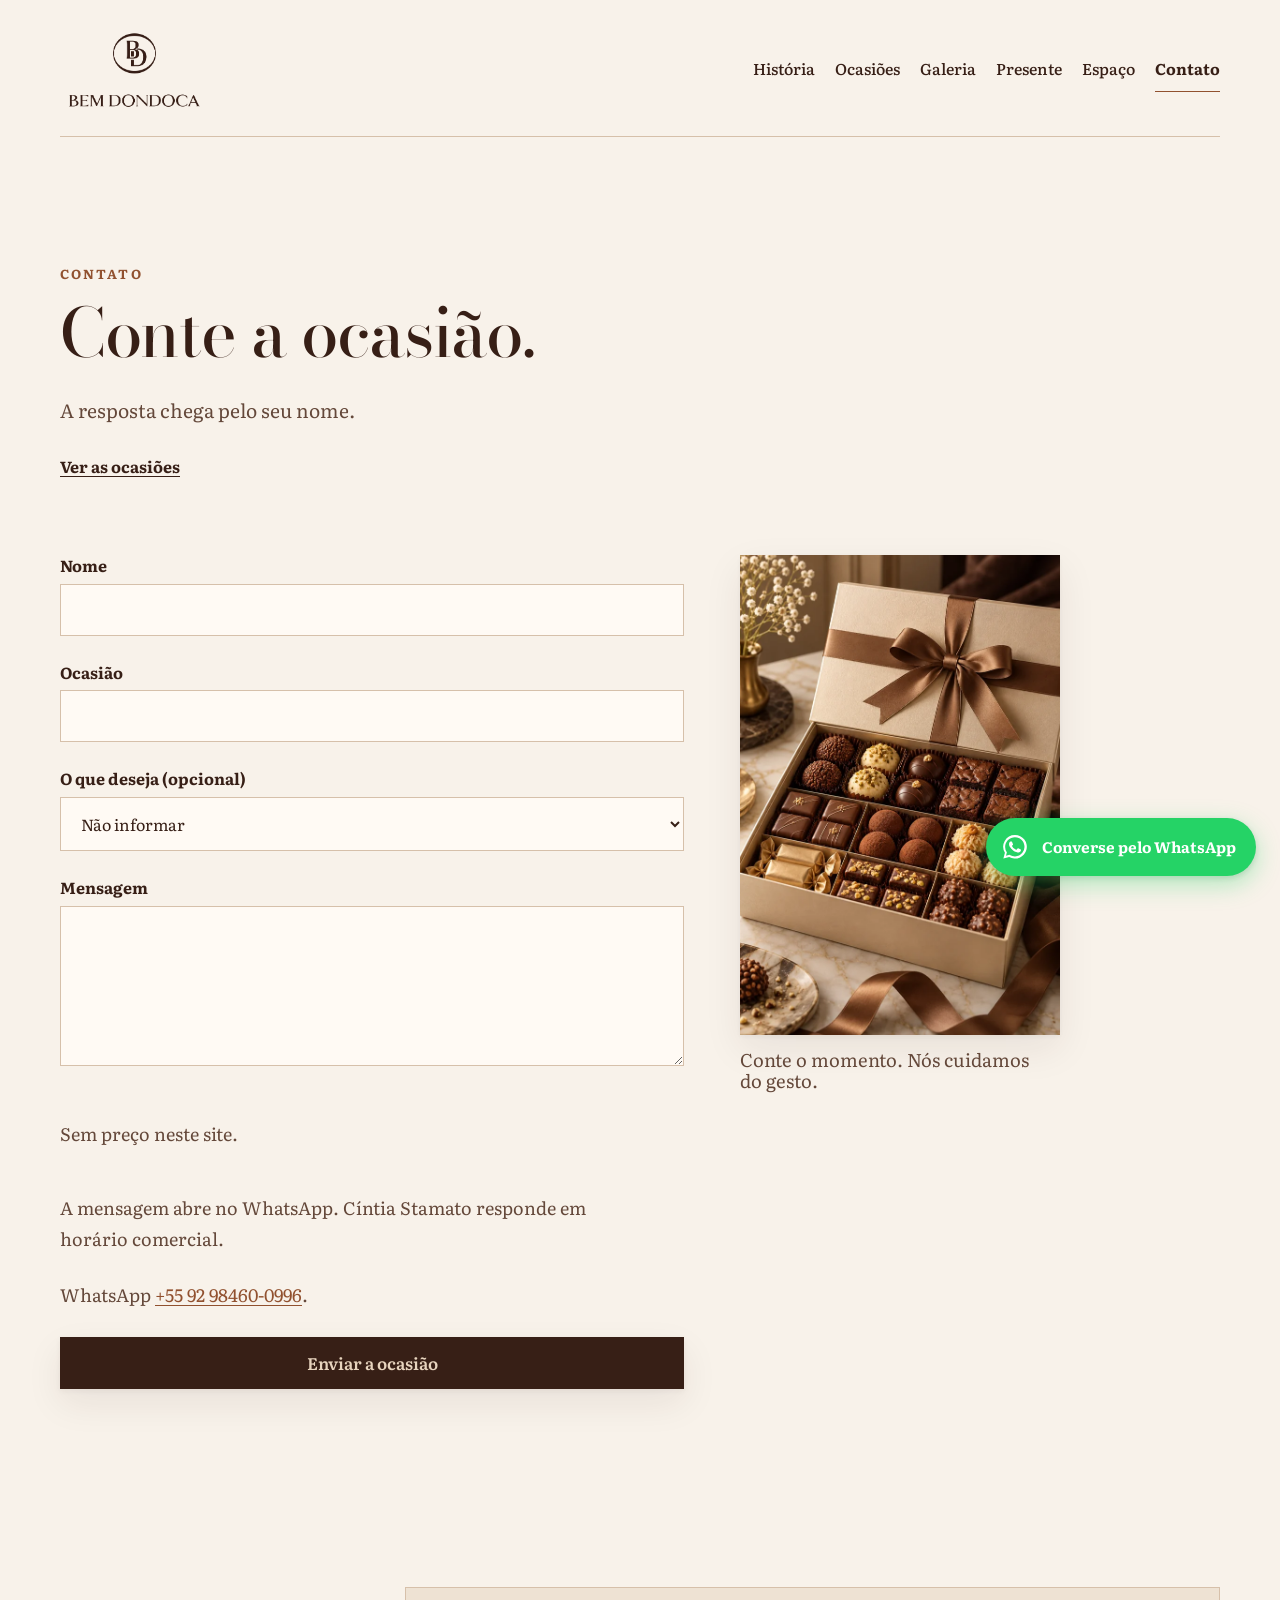
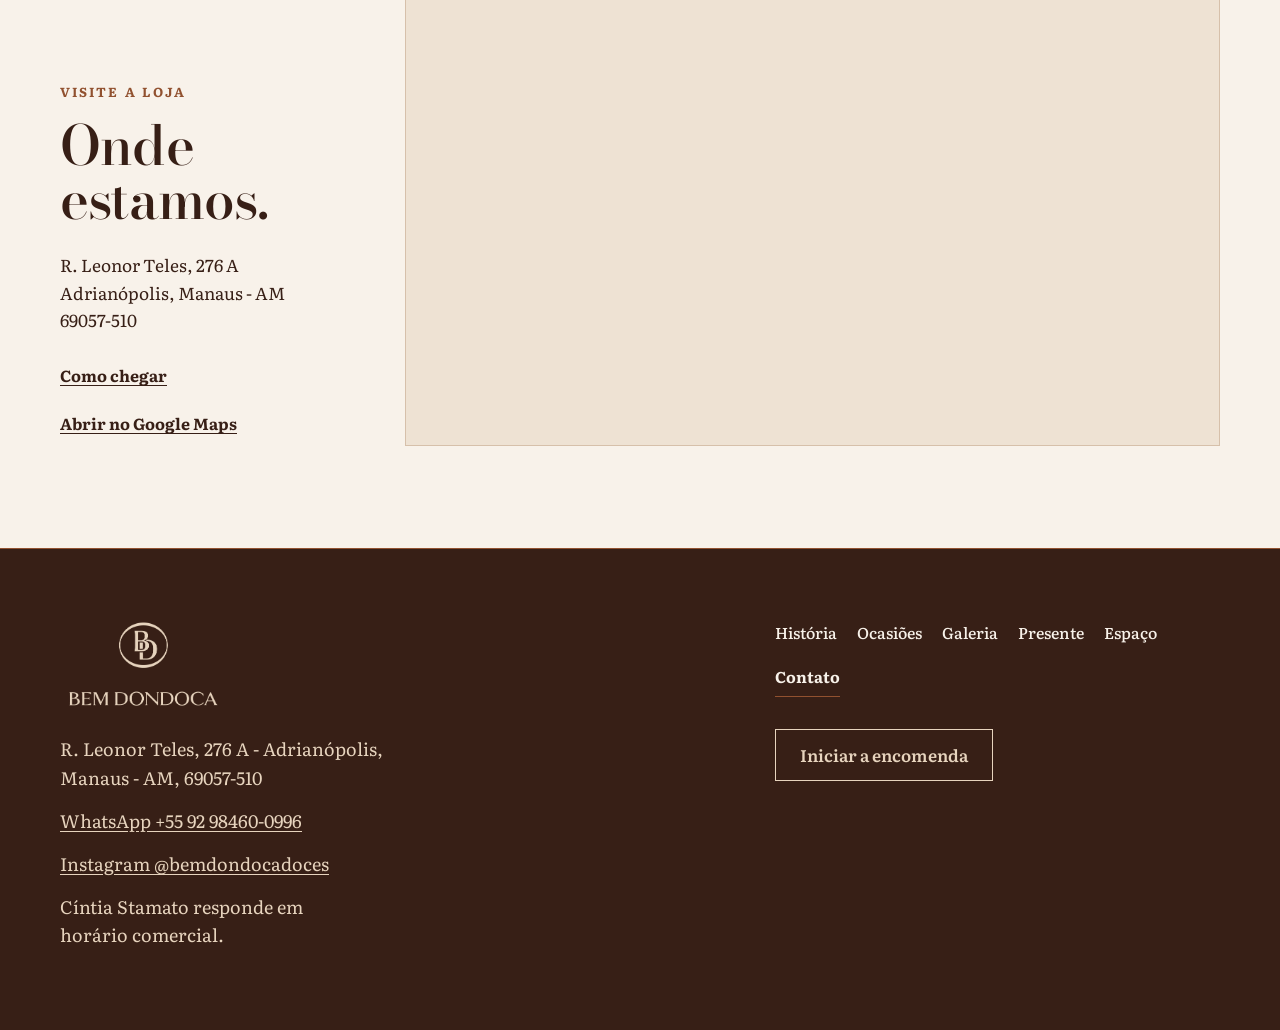
==== commit 5f3439bf: "fix: caminhos relativos para publicar no GitHub Pages Co-Authored-By: Claude Opus 5.5 <noreply@anthr" ====
--- a/contato/index.html
+++ b/contato/index.html
@@ -5,32 +5,32 @@
   <meta name="viewport" content="width=device-width, initial-scale=1">
   <title>Contato — Bem Dondoca</title>
   <meta name="description" content="Conte a ocasião. A mensagem abre no WhatsApp. Cíntia Stamato responde em horário comercial.">
-  <link rel="preload" href="/assets/fonts/BodoniModa-Variable.woff2" as="font" type="font/woff2" crossorigin>
-  <link rel="preload" href="/assets/fonts/Literata-latin-variable.woff2" as="font" type="font/woff2" crossorigin>
-  <link rel="stylesheet" href="/assets/css/site.css">
+  <link rel="preload" href="../assets/fonts/BodoniModa-Variable.woff2" as="font" type="font/woff2" crossorigin>
+  <link rel="preload" href="../assets/fonts/Literata-latin-variable.woff2" as="font" type="font/woff2" crossorigin>
+  <link rel="stylesheet" href="../assets/css/site.css">
   
 </head>
 <body>
   <a class="skip" href="#conteudo">Ir para o conteúdo</a>
   <header class="site-header wrap">
-    <a class="logo" href="/">
-      <img src="/assets/brand/logo-claro.png" alt="Bem Dondoca" width="126" height="72">
+    <a class="logo" href="../">
+      <img src="../assets/brand/logo-claro.png" alt="Bem Dondoca" width="126" height="72">
     </a>
     <button class="menu-toggle" type="button" aria-expanded="false" aria-controls="primary-navigation" aria-label="Abrir menu">
       <span></span><span></span><span></span>
     </button>
-    <nav class="nav primary-nav" id="primary-navigation" aria-label="Navegação principal"><a href="/historia/">História</a><a href="/ocasioes/">Ocasiões</a><a href="/galeria/">Galeria</a><a href="/presente/">Presente</a><a href="/espaco/">Espaço</a><a href="/contato/" aria-current="page">Contato</a></nav>
+    <nav class="nav primary-nav" id="primary-navigation" aria-label="Navegação principal"><a href="../historia/">História</a><a href="../ocasioes/">Ocasiões</a><a href="../galeria/">Galeria</a><a href="../presente/">Presente</a><a href="../espaco/">Espaço</a><a href="../contato/" aria-current="page">Contato</a></nav>
   </header>
   <main id="conteudo">
     <header class="page-head wrap">
       <p class="kicker">Contato</p>
       <h1 class="page-title">Conte a ocasião.</h1>
       <p class="lede">A resposta chega pelo seu nome.</p>
-      <p><a class="text-link" href="/ocasioes/">Ver as ocasiões</a></p>
+      <p><a class="text-link" href="../ocasioes/">Ver as ocasiões</a></p>
     </header>
     <div class="contact-layout wrap">
     <aside class="contact-image">
-      <img src="/assets/images/presente-caixa-premium.webp" alt="Caixa de presente sofisticada com doces artesanais" width="1024" height="1536">
+      <img src="../assets/images/presente-caixa-premium.webp" alt="Caixa de presente sofisticada com doces artesanais" width="1024" height="1536">
       <p>Conte o momento. Nós cuidamos do gesto.</p>
     </aside>
     <form class="form" id="encomenda" data-encomenda action="#encomenda">
@@ -90,8 +90,8 @@
   <footer class="site-footer">
     <div class="wrap footer-grid">
       <div>
-        <a class="logo footer-logo" href="/">
-          <img src="/assets/brand/logo-escuro.png" alt="Bem Dondoca" width="154" height="88">
+        <a class="logo footer-logo" href="../">
+          <img src="../assets/brand/logo-escuro.png" alt="Bem Dondoca" width="154" height="88">
         </a>
         <p class="footer-meta">R. Leonor Teles, 276 A - Adrianópolis, Manaus - AM, 69057-510</p>
         <p class="footer-meta"><a href="https://wa.me/5592984600996" target="_blank" rel="noopener noreferrer">WhatsApp +55 92 98460-0996</a></p>
@@ -99,11 +99,11 @@
         <p class="footer-meta">Cíntia Stamato responde em horário comercial.</p>
       </div>
       <div>
-        <nav class="nav" aria-label="Seções no rodapé"><a href="/historia/">História</a><a href="/ocasioes/">Ocasiões</a><a href="/galeria/">Galeria</a><a href="/presente/">Presente</a><a href="/espaco/">Espaço</a><a href="/contato/" aria-current="page">Contato</a></nav>
-        <p class="actions"><a class="button" href="/contato/">Iniciar a encomenda</a></p>
+        <nav class="nav" aria-label="Seções no rodapé"><a href="../historia/">História</a><a href="../ocasioes/">Ocasiões</a><a href="../galeria/">Galeria</a><a href="../presente/">Presente</a><a href="../espaco/">Espaço</a><a href="../contato/" aria-current="page">Contato</a></nav>
+        <p class="actions"><a class="button" href="../contato/">Iniciar a encomenda</a></p>
       </div>
     </div>
   </footer>
-  <script src="/assets/js/site.js"></script>
+  <script src="../assets/js/site.js"></script>
 </body>
 </html>
--- a/assets/css/site.css
+++ b/assets/css/site.css
@@ -1,6 +1,6 @@
 @font-face {
   font-family: "Bodoni Moda Display";
-  src: url("/assets/fonts/BodoniModa-Variable.woff2") format("woff2");
+  src: url("../fonts/BodoniModa-Variable.woff2") format("woff2");
   font-weight: 400 900;
   font-style: normal;
   font-display: swap;
@@ -8,7 +8,7 @@
 
 @font-face {
   font-family: "Literata";
-  src: url("/assets/fonts/Literata-latin-variable.woff2") format("woff2");
+  src: url("../fonts/Literata-latin-variable.woff2") format("woff2");
   font-weight: 400 900;
   font-style: normal;
   font-display: swap;
@@ -17,7 +17,7 @@
 
 @font-face {
   font-family: "Literata";
-  src: url("/assets/fonts/Literata-latin-ext-variable.woff2") format("woff2");
+  src: url("../fonts/Literata-latin-ext-variable.woff2") format("woff2");
   font-weight: 400 900;
   font-style: normal;
   font-display: swap;
